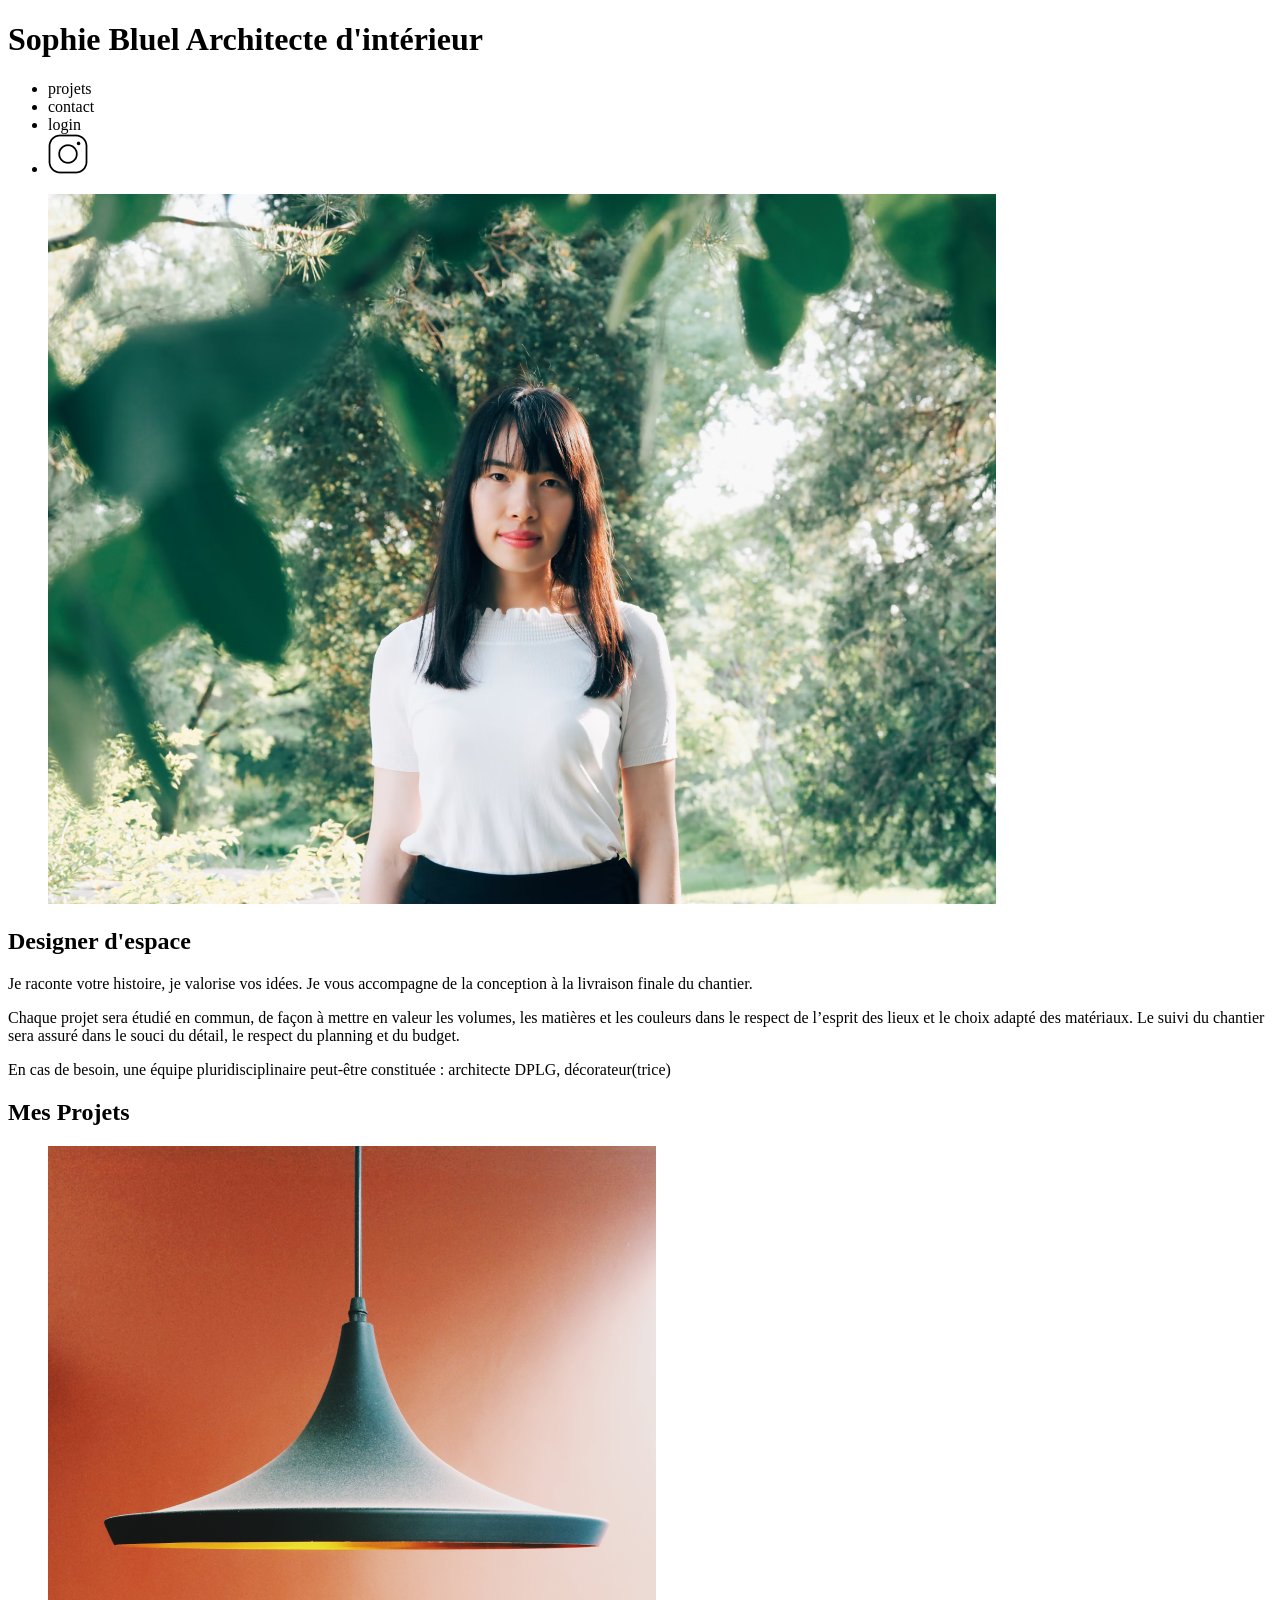
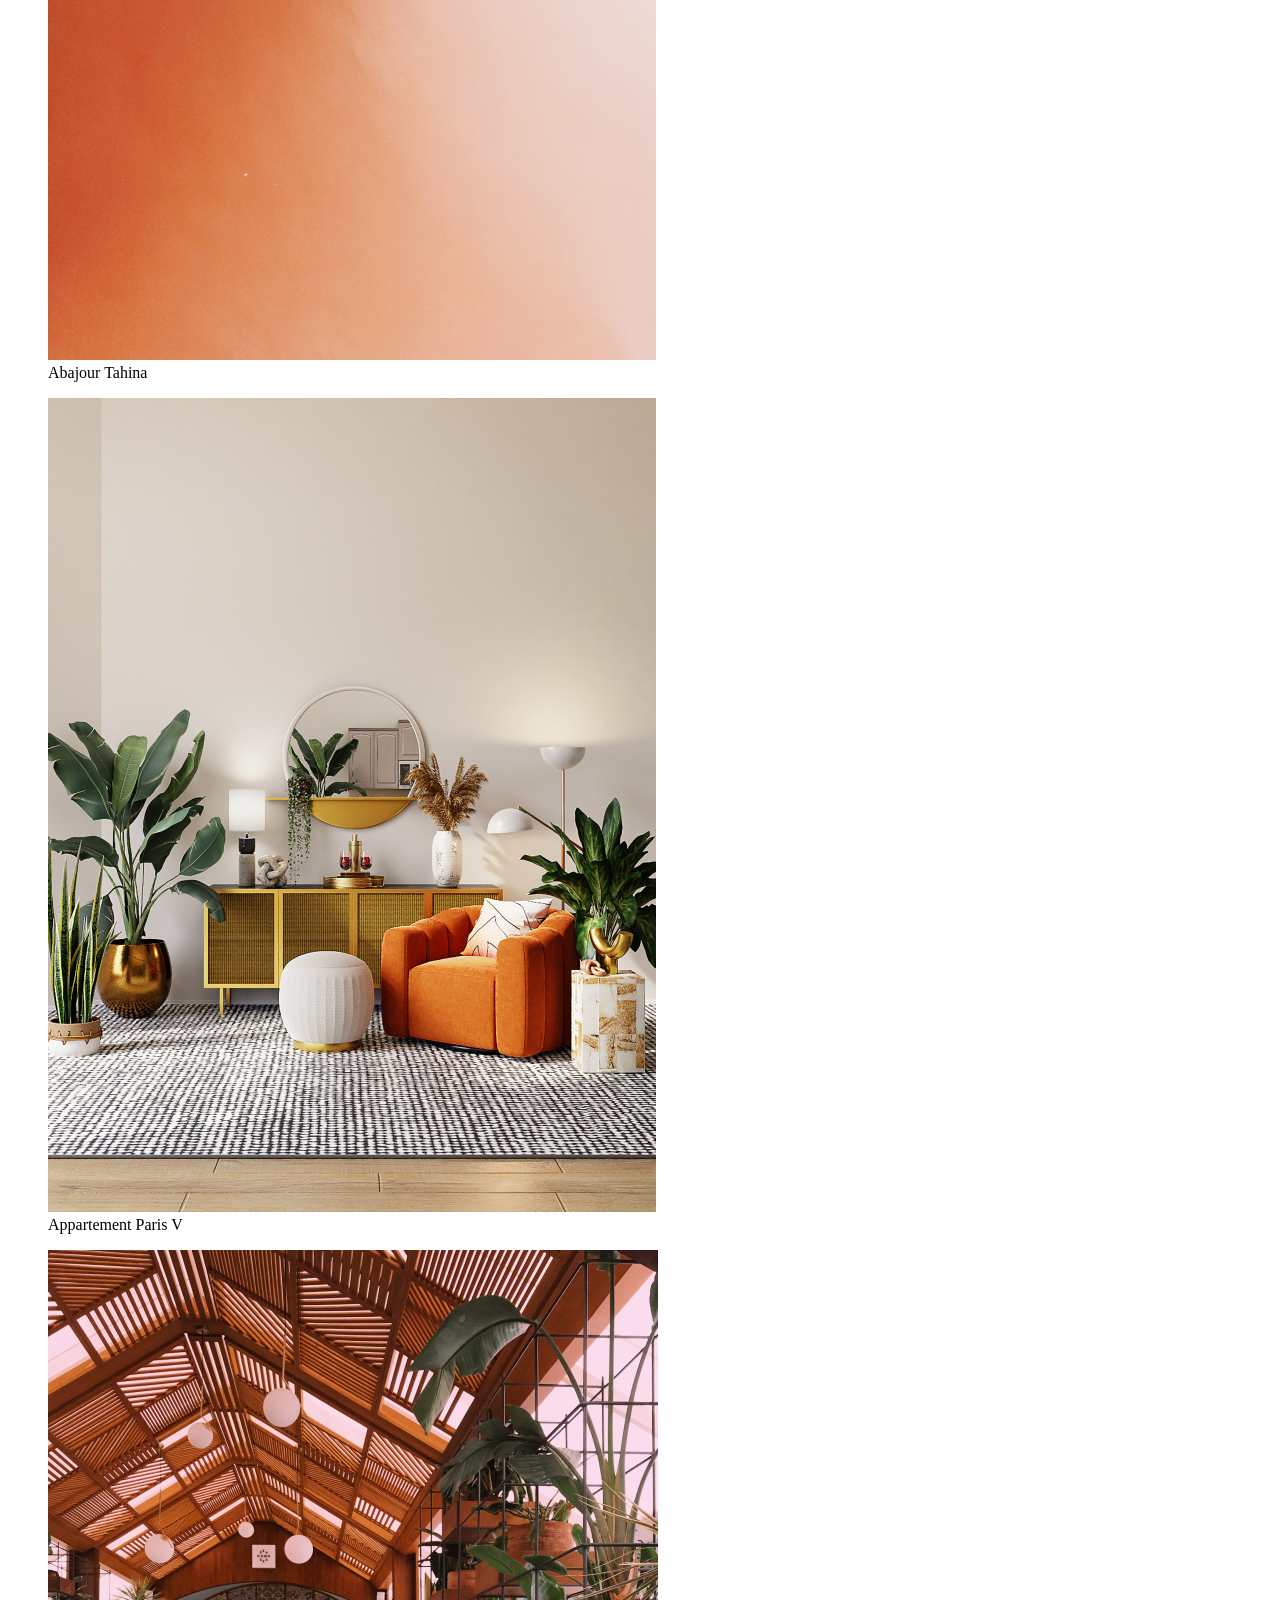
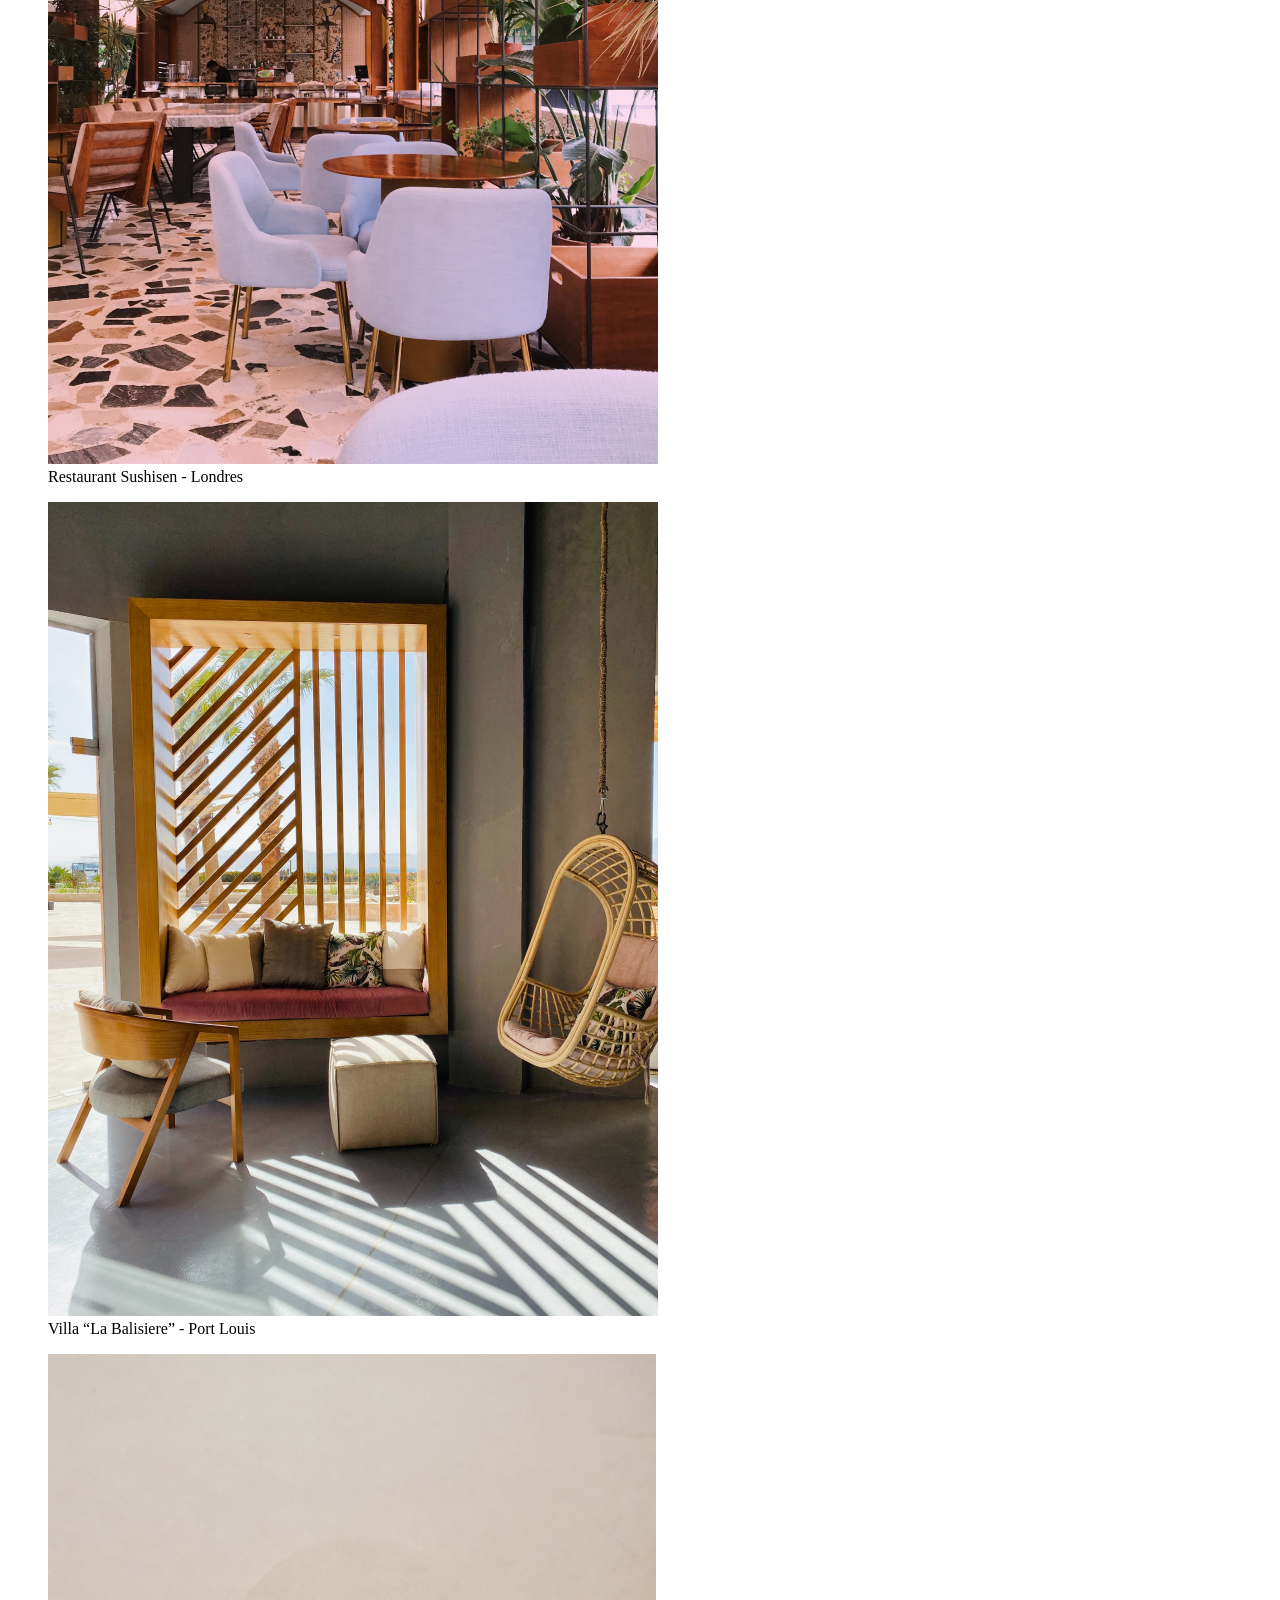
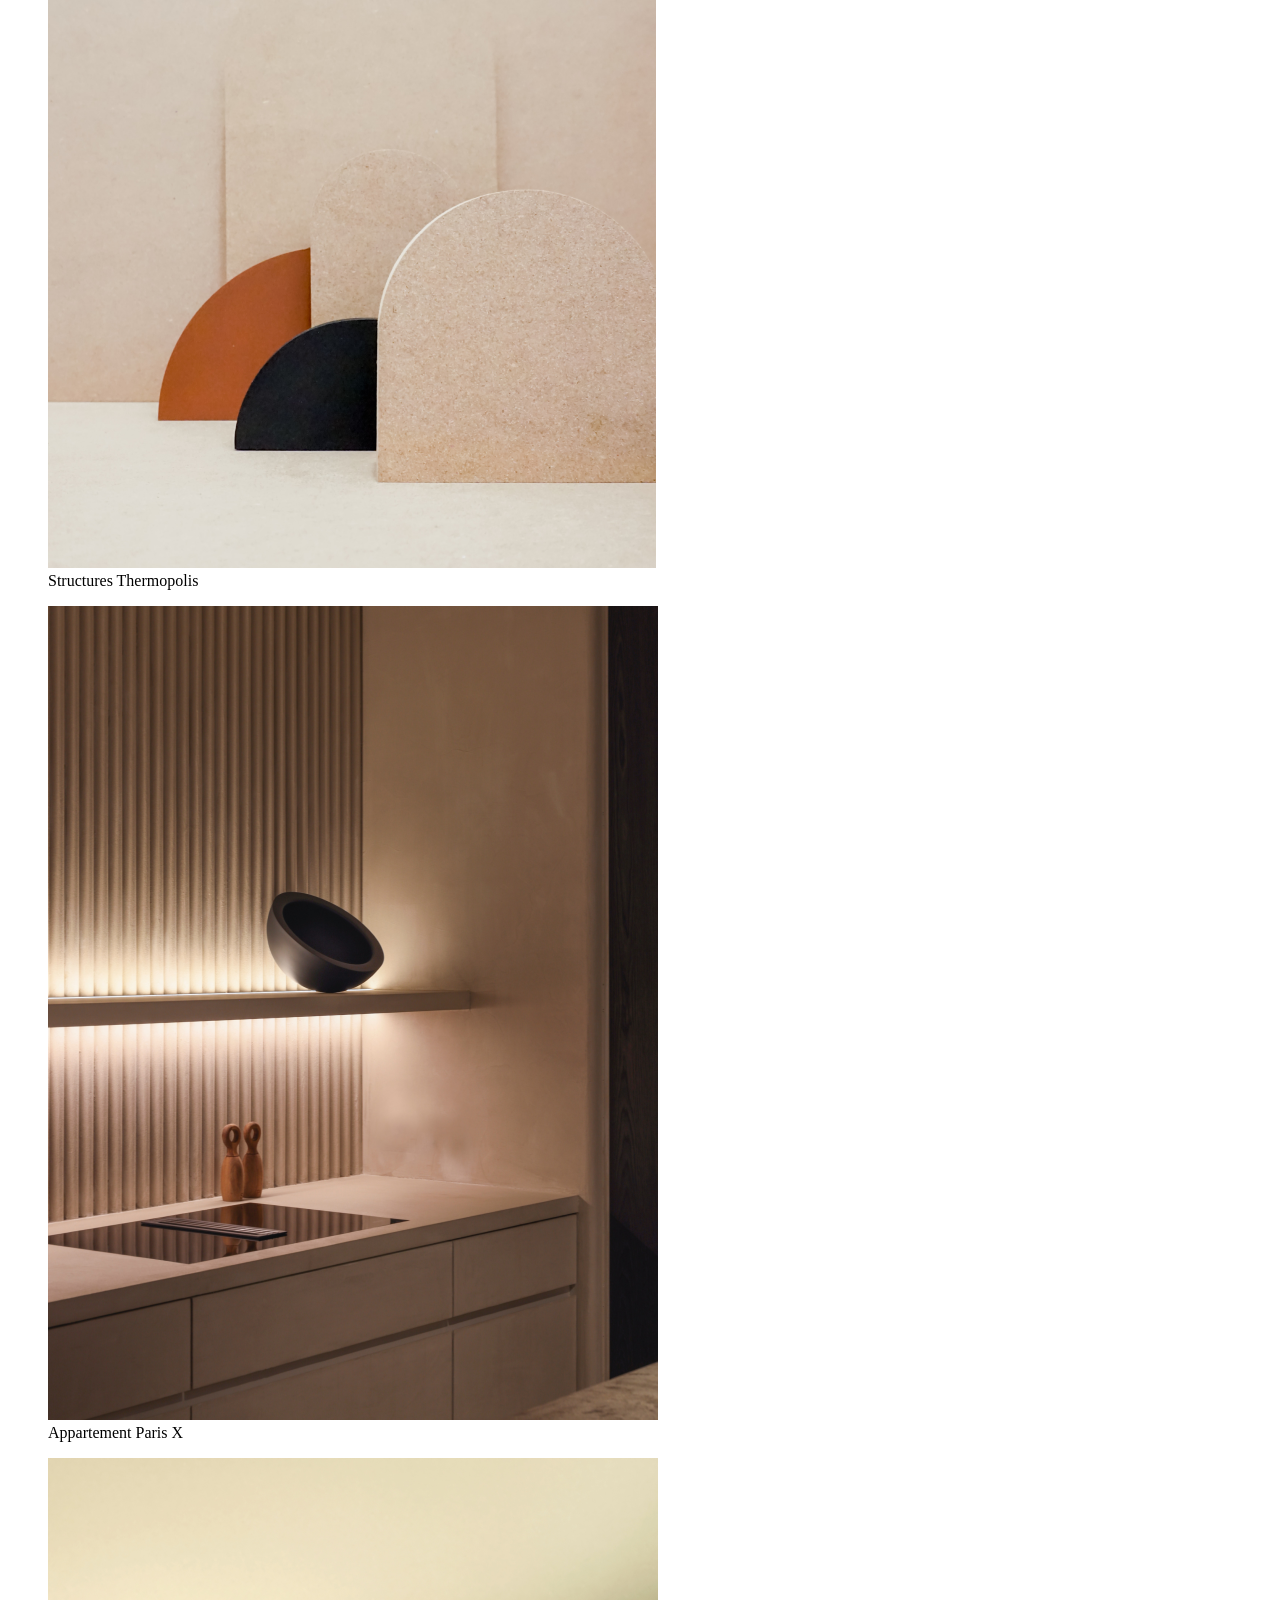
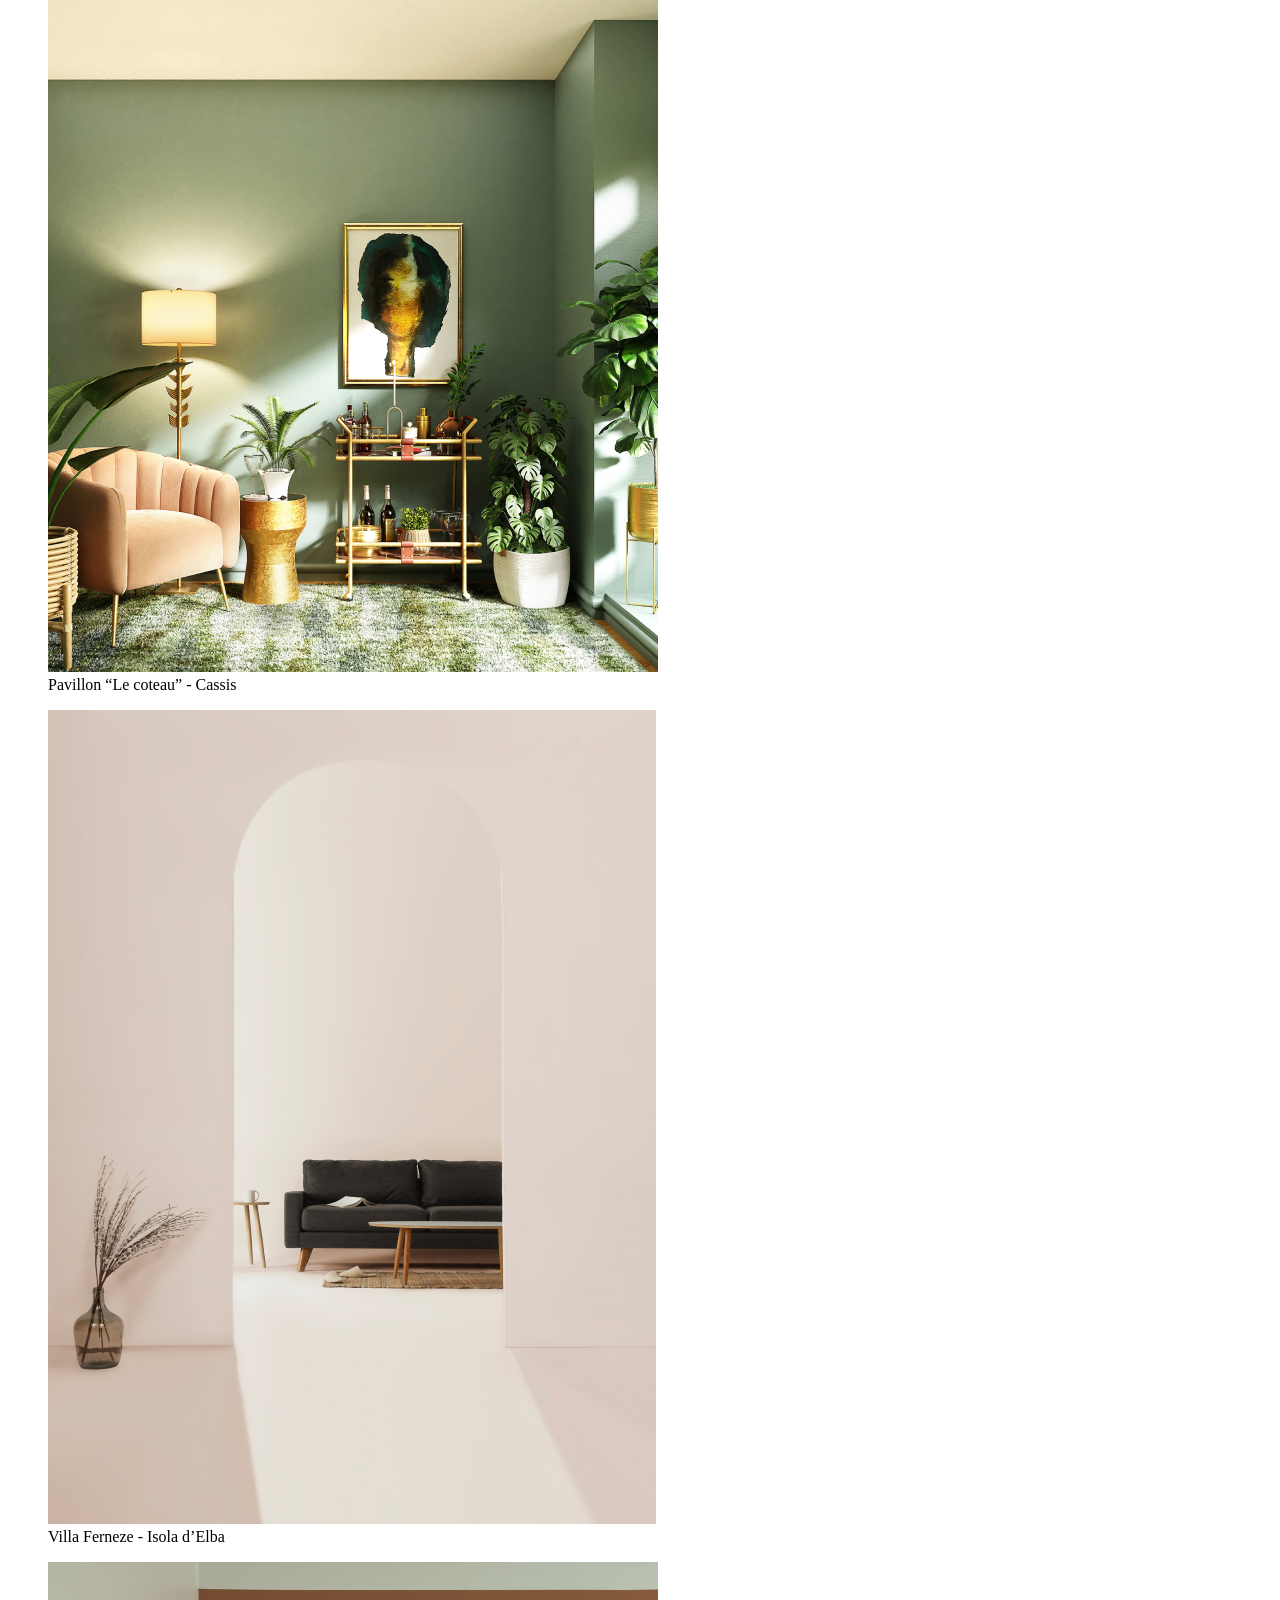
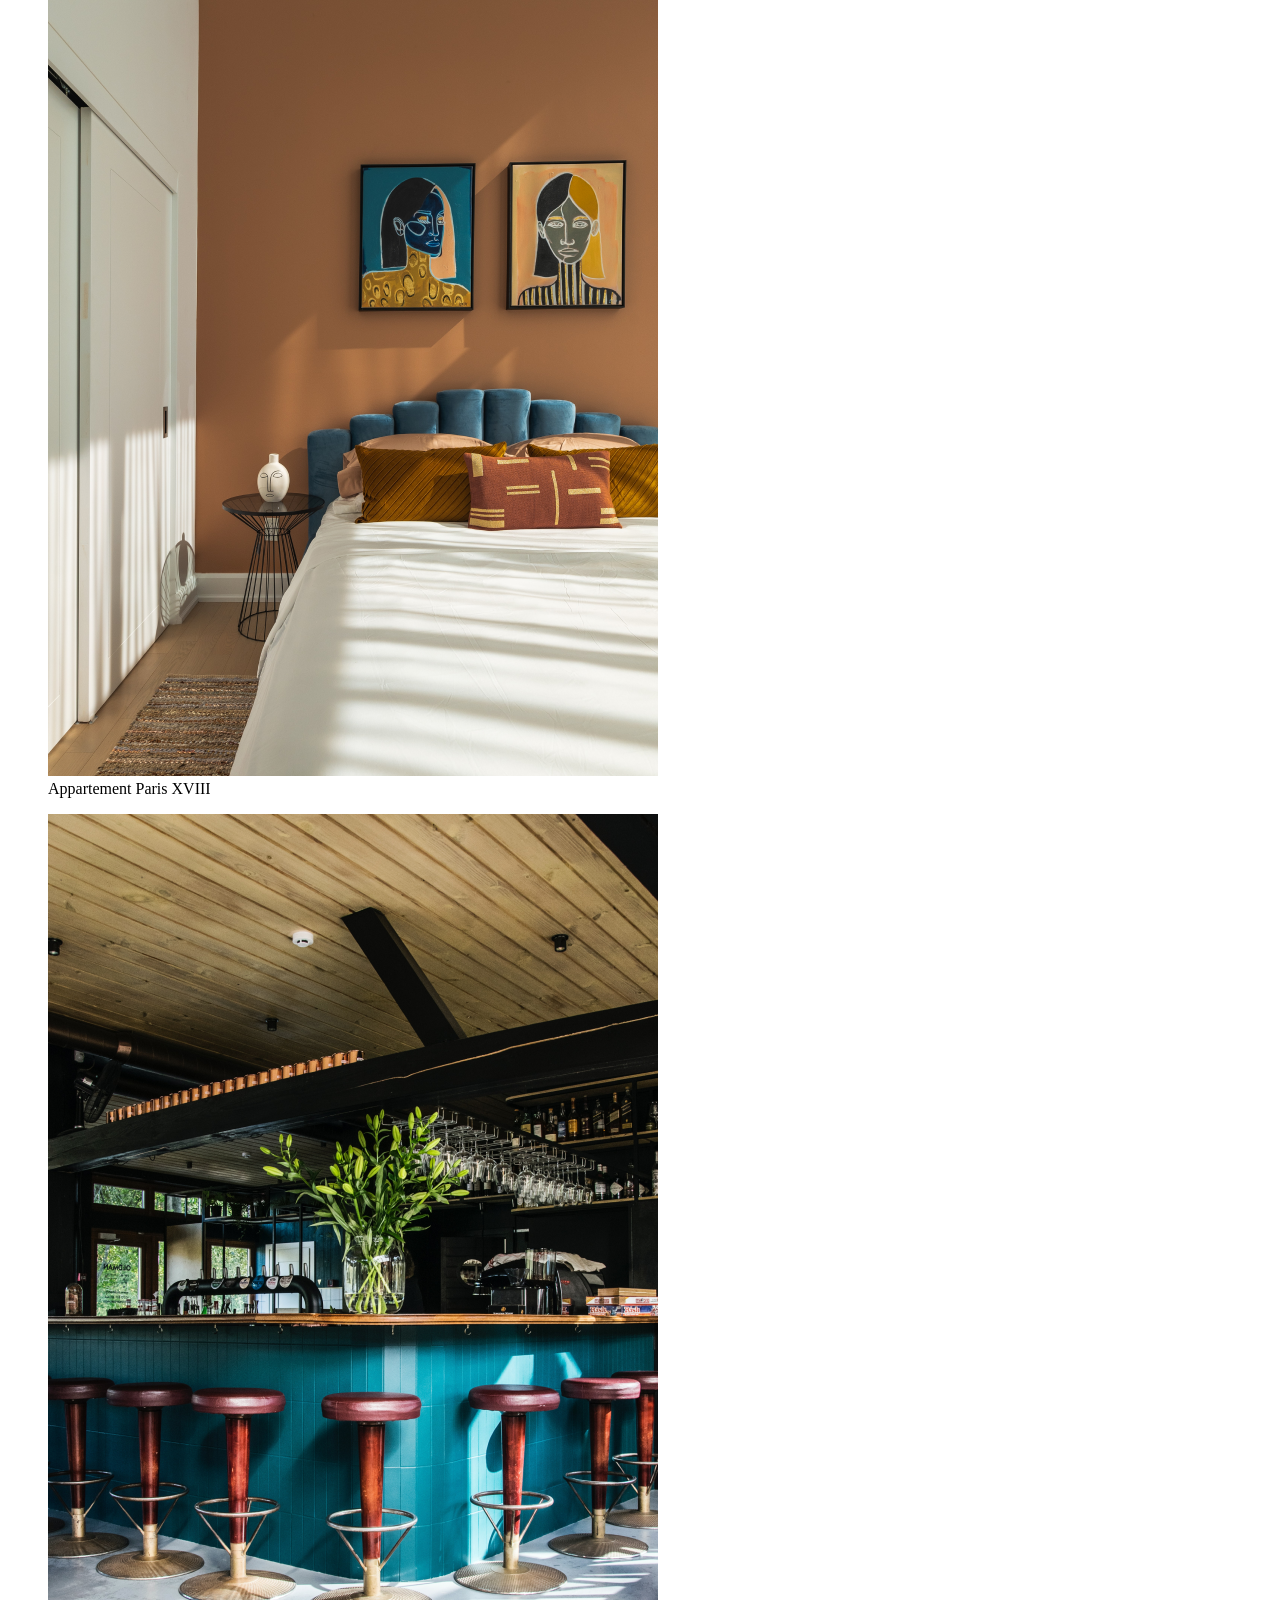
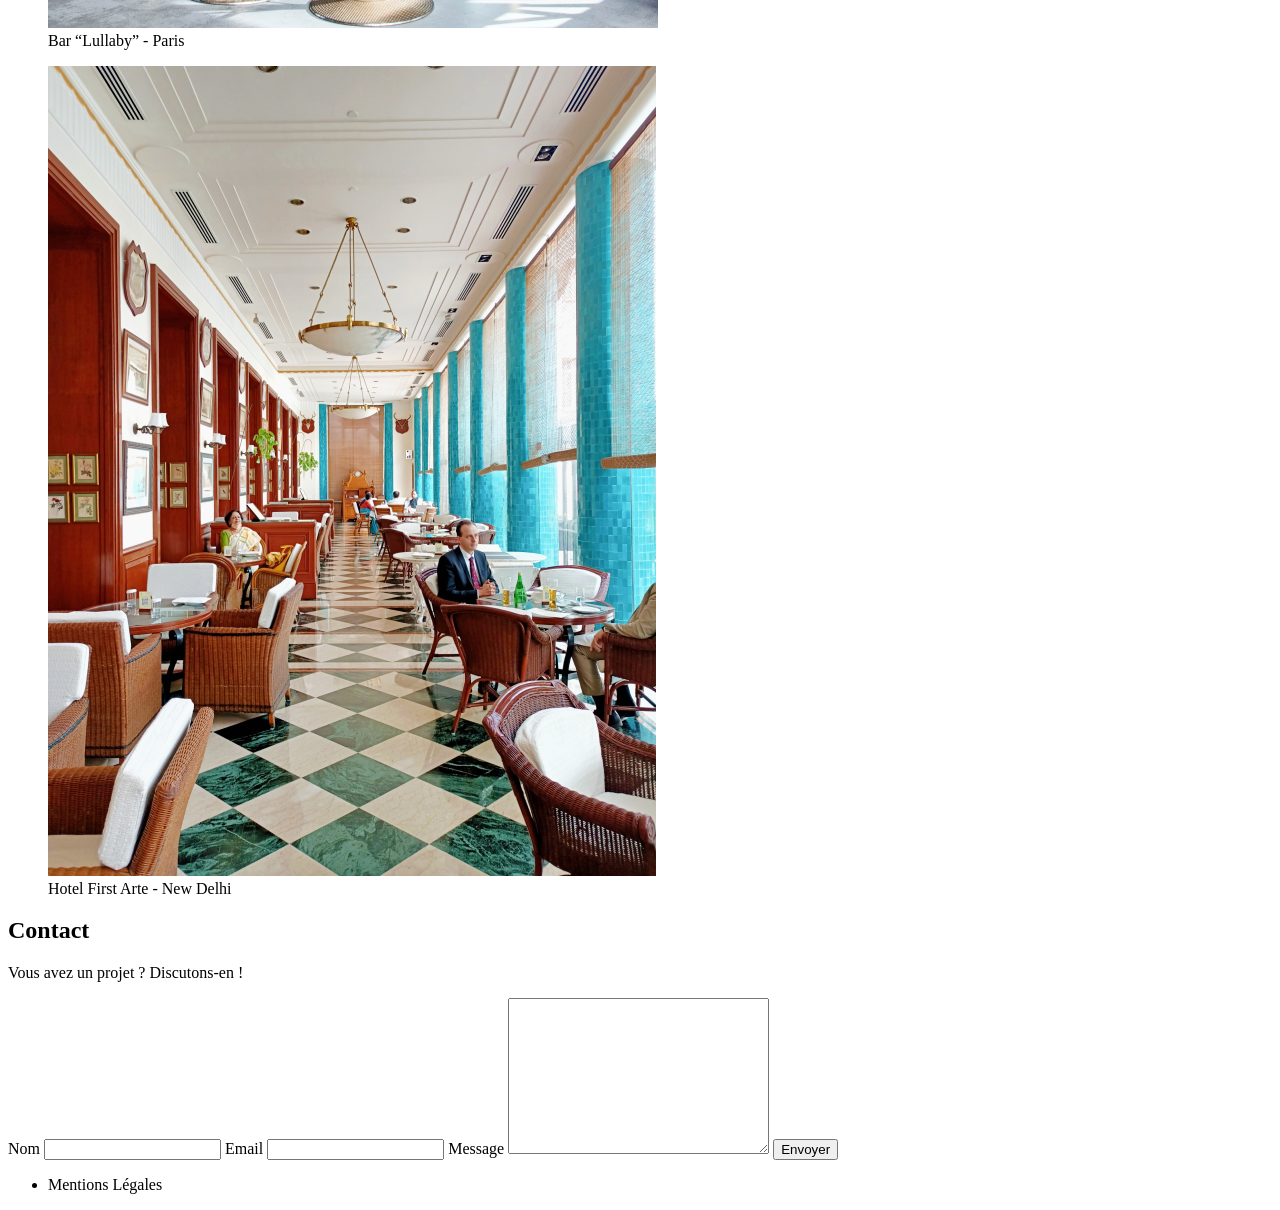
==== index.html @ e3bfec71 "init" ====
<!DOCTYPE html>
<html lang="fr">
<head>
	<meta charset="UTF-8">
	<title>Sophie Bluel - Architecte d'intérieur</title>
	<meta name="viewport" content="width=device-width, initial-scale=1.0">
	<link rel="preconnect" href="https://fonts.googleapis.com">
	<link rel="preconnect" href="https://fonts.gstatic.com" crossorigin>
	<link href="https://fonts.googleapis.com/css2?family=Syne:wght@700;800&family=Work+Sans&display=swap" rel="stylesheet">
	<meta name="description" content="">
	<link rel="stylesheet" href="./assets/style.css">
</head>
<body>
<header>
	<h1>Sophie Bluel <span>Architecte d'intérieur</span></h1>
	<nav>
		<ul>
			<li>projets</li>
			<li>contact</li>
			<li>login</li>
			<li><img src="./assets/icons/instagram.png" alt="Instagram"></li>
		</ul>
	</nav>
</header>
<main>
	<section id="introduction">
		<figure>
			<img src="./assets/images/sophie-bluel.png" alt="">
		</figure>
		<article>
			<h2>Designer d'espace</h2>
			<p>Je raconte votre histoire, je valorise vos idées. Je vous accompagne de la conception à la livraison finale du chantier.</p>
			<p>Chaque projet sera étudié en commun, de façon à mettre en valeur les volumes, les matières et les couleurs dans le respect de l’esprit des lieux et le choix adapté des matériaux. Le suivi du chantier sera assuré dans le souci du détail, le respect du planning et du budget.</p>
			<p>En cas de besoin, une équipe pluridisciplinaire peut-être constituée : architecte DPLG, décorateur(trice)</p>
		</article>
	</section>
	<section id="portfolio">
		<h2>Mes Projets</h2>
		<div class="gallery">
			<figure>
				<img src="assets/images/abajour-tahina.png" alt="Abajour Tahina">
				<figcaption>Abajour Tahina</figcaption>
			</figure>
			<figure>
				<img src="assets/images/appartement-paris-v.png" alt="Appartement Paris V">
				<figcaption>Appartement Paris V</figcaption>
			</figure>
			<figure>
				<img src="assets/images/restaurant-sushisen-londres.png" alt="Restaurant Sushisen - Londres">
				<figcaption>Restaurant Sushisen - Londres</figcaption>
			</figure>
			<figure>
				<img src="assets/images/la-balisiere.png" alt="Villa “La Balisiere” - Port Louis">
				<figcaption>Villa “La Balisiere” - Port Louis</figcaption>
			</figure>
			<figure>
				<img src="assets/images/structures-thermopolis.png" alt="Structures Thermopolis">
				<figcaption>Structures Thermopolis</figcaption>
			</figure>
			<figure>
				<img src="assets/images/appartement-paris-x.png" alt="Appartement Paris X">
				<figcaption>Appartement Paris X</figcaption>
			</figure>
			<figure>
				<img src="assets/images/le-coteau-cassis.png" alt="Pavillon “Le coteau” - Cassis">
				<figcaption>Pavillon “Le coteau” - Cassis</figcaption>
			</figure>
			<figure>
				<img src="assets/images/villa-ferneze.png" alt="Villa Ferneze - Isola d’Elba">
				<figcaption>Villa Ferneze - Isola d’Elba</figcaption>
			</figure>
			<figure>
				<img src="assets/images/appartement-paris-xviii.png" alt="Appartement Paris XVIII">
				<figcaption>Appartement Paris XVIII</figcaption>
			</figure>
			<figure>
				<img src="assets/images/bar-lullaby-paris.png" alt="Bar “Lullaby” - Paris">
				<figcaption>Bar “Lullaby” - Paris</figcaption>
			</figure>
			<figure>
				<img src="assets/images/hotel-first-arte-new-delhi.png" alt="Hotel First Arte - New Delhi">
				<figcaption>Hotel First Arte - New Delhi</figcaption>
			</figure>
		</div>
	</section>
	<section id="contact">
		<h2>Contact</h2>
		<p>Vous avez un projet ? Discutons-en !</p>
		<form action="#" method="post">
			<label for="name">Nom</label>
			<input type="text" name="name" id="name">
			<label for="email">Email</label>
			<input type="email" name="email" id="email">
			<label for="message">Message</label>
			<textarea name="message" id="message" cols="30" rows="10"></textarea>
			<input type="submit" value="Envoyer">
		</form>
	</section>
</main>

<footer>
	<nav>
		<ul>
			<li>Mentions Légales</li>
		</ul>
	</nav>
</footer>
</body>
</html>
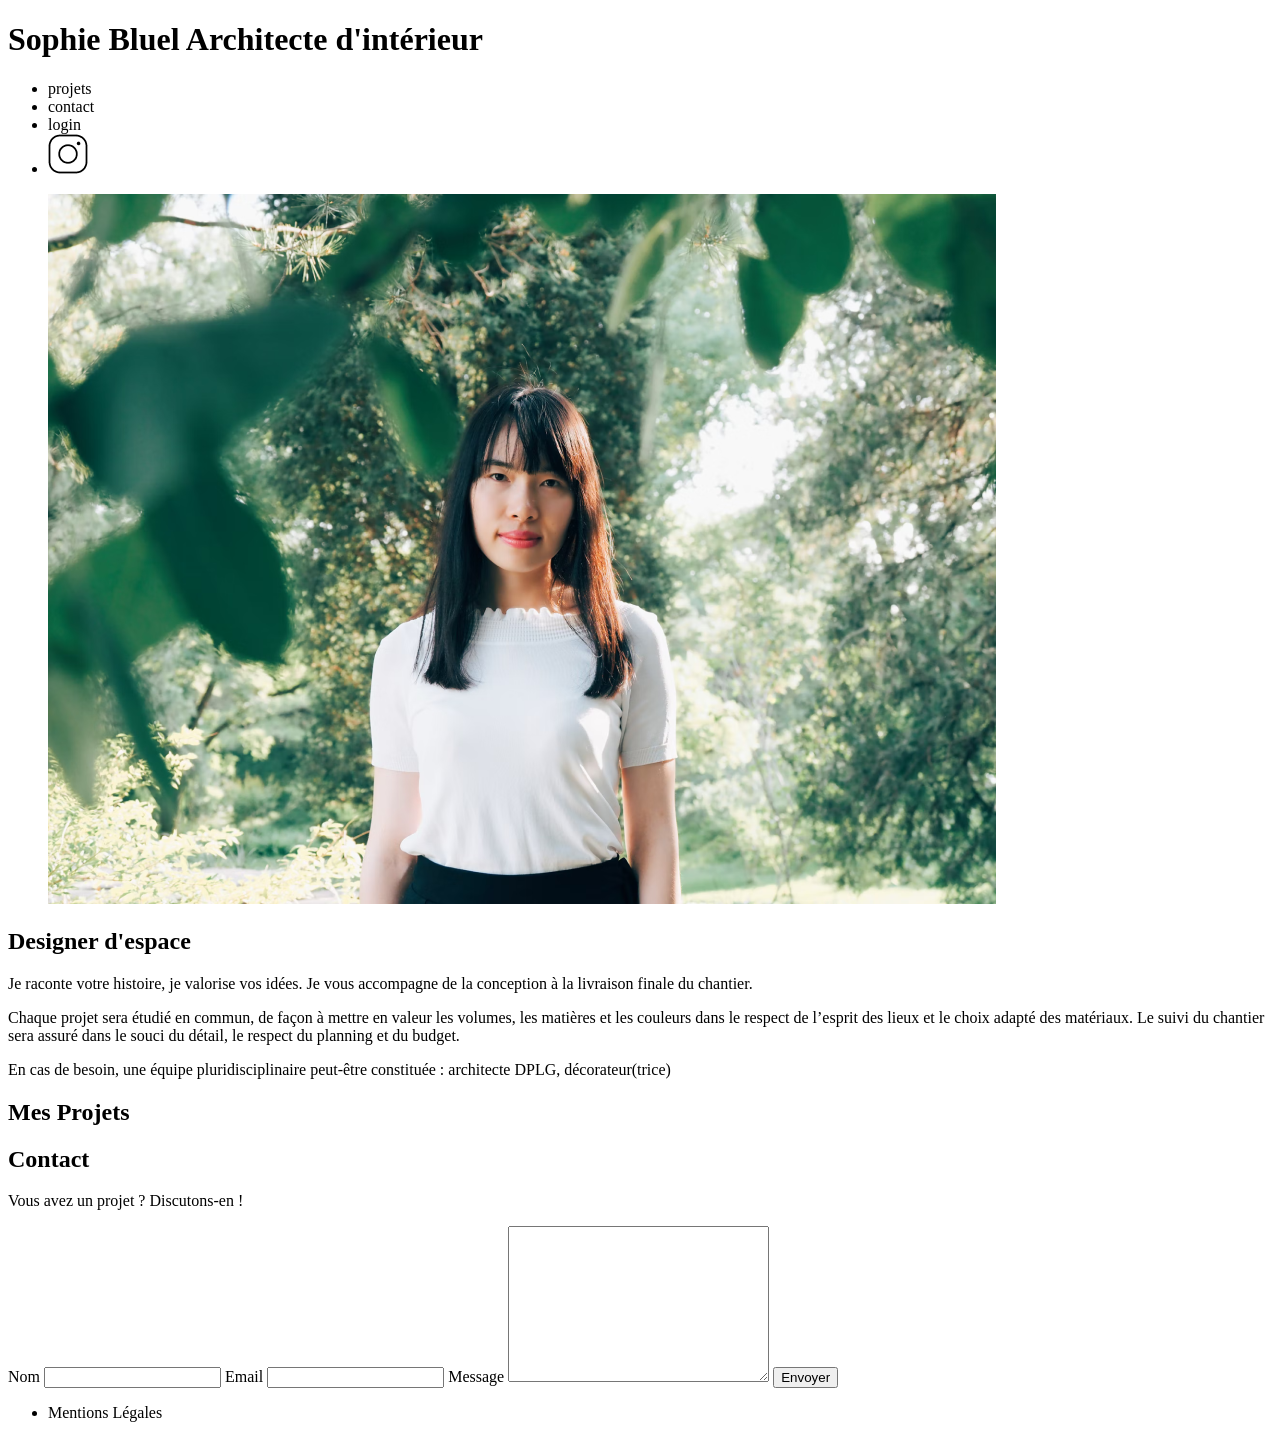
==== commit 6c042ad0: "add fichier script + affichage des projets dans la gallerie" ====
--- a/index.html
+++ b/index.html
@@ -1,109 +1,80 @@
-<!DOCTYPE html>
+<!doctype html>
 <html lang="fr">
-<head>
-	<meta charset="UTF-8">
-	<title>Sophie Bluel - Architecte d'intérieur</title>
-	<meta name="viewport" content="width=device-width, initial-scale=1.0">
-	<link rel="preconnect" href="https://fonts.googleapis.com">
-	<link rel="preconnect" href="https://fonts.gstatic.com" crossorigin>
-	<link href="https://fonts.googleapis.com/css2?family=Syne:wght@700;800&family=Work+Sans&display=swap" rel="stylesheet">
-	<meta name="description" content="">
-	<link rel="stylesheet" href="./assets/style.css">
-</head>
-<body>
-<header>
-	<h1>Sophie Bluel <span>Architecte d'intérieur</span></h1>
-	<nav>
-		<ul>
-			<li>projets</li>
-			<li>contact</li>
-			<li>login</li>
-			<li><img src="./assets/icons/instagram.png" alt="Instagram"></li>
-		</ul>
-	</nav>
-</header>
-<main>
-	<section id="introduction">
-		<figure>
-			<img src="./assets/images/sophie-bluel.png" alt="">
-		</figure>
-		<article>
-			<h2>Designer d'espace</h2>
-			<p>Je raconte votre histoire, je valorise vos idées. Je vous accompagne de la conception à la livraison finale du chantier.</p>
-			<p>Chaque projet sera étudié en commun, de façon à mettre en valeur les volumes, les matières et les couleurs dans le respect de l’esprit des lieux et le choix adapté des matériaux. Le suivi du chantier sera assuré dans le souci du détail, le respect du planning et du budget.</p>
-			<p>En cas de besoin, une équipe pluridisciplinaire peut-être constituée : architecte DPLG, décorateur(trice)</p>
-		</article>
-	</section>
-	<section id="portfolio">
-		<h2>Mes Projets</h2>
-		<div class="gallery">
-			<figure>
-				<img src="assets/images/abajour-tahina.png" alt="Abajour Tahina">
-				<figcaption>Abajour Tahina</figcaption>
-			</figure>
-			<figure>
-				<img src="assets/images/appartement-paris-v.png" alt="Appartement Paris V">
-				<figcaption>Appartement Paris V</figcaption>
-			</figure>
-			<figure>
-				<img src="assets/images/restaurant-sushisen-londres.png" alt="Restaurant Sushisen - Londres">
-				<figcaption>Restaurant Sushisen - Londres</figcaption>
-			</figure>
-			<figure>
-				<img src="assets/images/la-balisiere.png" alt="Villa “La Balisiere” - Port Louis">
-				<figcaption>Villa “La Balisiere” - Port Louis</figcaption>
-			</figure>
-			<figure>
-				<img src="assets/images/structures-thermopolis.png" alt="Structures Thermopolis">
-				<figcaption>Structures Thermopolis</figcaption>
-			</figure>
-			<figure>
-				<img src="assets/images/appartement-paris-x.png" alt="Appartement Paris X">
-				<figcaption>Appartement Paris X</figcaption>
-			</figure>
-			<figure>
-				<img src="assets/images/le-coteau-cassis.png" alt="Pavillon “Le coteau” - Cassis">
-				<figcaption>Pavillon “Le coteau” - Cassis</figcaption>
-			</figure>
-			<figure>
-				<img src="assets/images/villa-ferneze.png" alt="Villa Ferneze - Isola d’Elba">
-				<figcaption>Villa Ferneze - Isola d’Elba</figcaption>
-			</figure>
-			<figure>
-				<img src="assets/images/appartement-paris-xviii.png" alt="Appartement Paris XVIII">
-				<figcaption>Appartement Paris XVIII</figcaption>
-			</figure>
-			<figure>
-				<img src="assets/images/bar-lullaby-paris.png" alt="Bar “Lullaby” - Paris">
-				<figcaption>Bar “Lullaby” - Paris</figcaption>
-			</figure>
-			<figure>
-				<img src="assets/images/hotel-first-arte-new-delhi.png" alt="Hotel First Arte - New Delhi">
-				<figcaption>Hotel First Arte - New Delhi</figcaption>
-			</figure>
-		</div>
-	</section>
-	<section id="contact">
-		<h2>Contact</h2>
-		<p>Vous avez un projet ? Discutons-en !</p>
-		<form action="#" method="post">
-			<label for="name">Nom</label>
-			<input type="text" name="name" id="name">
-			<label for="email">Email</label>
-			<input type="email" name="email" id="email">
-			<label for="message">Message</label>
-			<textarea name="message" id="message" cols="30" rows="10"></textarea>
-			<input type="submit" value="Envoyer">
-		</form>
-	</section>
-</main>
+  <head>
+    <meta charset="UTF-8" />
+    <title>Sophie Bluel - Architecte d'intérieur</title>
+    <meta name="viewport" content="width=device-width, initial-scale=1.0" />
+    <link rel="preconnect" href="https://fonts.googleapis.com" />
+    <link rel="preconnect" href="https://fonts.gstatic.com" crossorigin />
+    <link
+      href="https://fonts.googleapis.com/css2?family=Syne:wght@700;800&family=Work+Sans&display=swap"
+      rel="stylesheet"
+    />
+    <meta name="description" content="" />
+    <link rel="stylesheet" href="./assets/style.css" />
+    <script type="module" src="./assets/script.js" defer></script>
+  </head>
+  <body>
+    <header>
+      <h1>Sophie Bluel <span>Architecte d'intérieur</span></h1>
+      <nav>
+        <ul>
+          <li>projets</li>
+          <li>contact</li>
+          <li>login</li>
+          <li><img src="./assets/icons/instagram.png" alt="Instagram" /></li>
+        </ul>
+      </nav>
+    </header>
+    <main>
+      <section id="introduction">
+        <figure>
+          <img src="./assets/images/sophie-bluel.png" alt="" />
+        </figure>
+        <article>
+          <h2>Designer d'espace</h2>
+          <p>
+            Je raconte votre histoire, je valorise vos idées. Je vous accompagne
+            de la conception à la livraison finale du chantier.
+          </p>
+          <p>
+            Chaque projet sera étudié en commun, de façon à mettre en valeur les
+            volumes, les matières et les couleurs dans le respect de l’esprit
+            des lieux et le choix adapté des matériaux. Le suivi du chantier
+            sera assuré dans le souci du détail, le respect du planning et du
+            budget.
+          </p>
+          <p>
+            En cas de besoin, une équipe pluridisciplinaire peut-être constituée
+            : architecte DPLG, décorateur(trice)
+          </p>
+        </article>
+      </section>
+      <section id="portfolio">
+        <h2>Mes Projets</h2>
+        <div class="gallery"></div>
+      </section>
+      <section id="contact">
+        <h2>Contact</h2>
+        <p>Vous avez un projet ? Discutons-en !</p>
+        <form action="#" method="post">
+          <label for="name">Nom</label>
+          <input type="text" name="name" id="name" />
+          <label for="email">Email</label>
+          <input type="email" name="email" id="email" />
+          <label for="message">Message</label>
+          <textarea name="message" id="message" cols="30" rows="10"></textarea>
+          <input type="submit" value="Envoyer" />
+        </form>
+      </section>
+    </main>
 
-<footer>
-	<nav>
-		<ul>
-			<li>Mentions Légales</li>
-		</ul>
-	</nav>
-</footer>
-</body>
+    <footer>
+      <nav>
+        <ul>
+          <li>Mentions Légales</li>
+        </ul>
+      </nav>
+    </footer>
+  </body>
 </html>
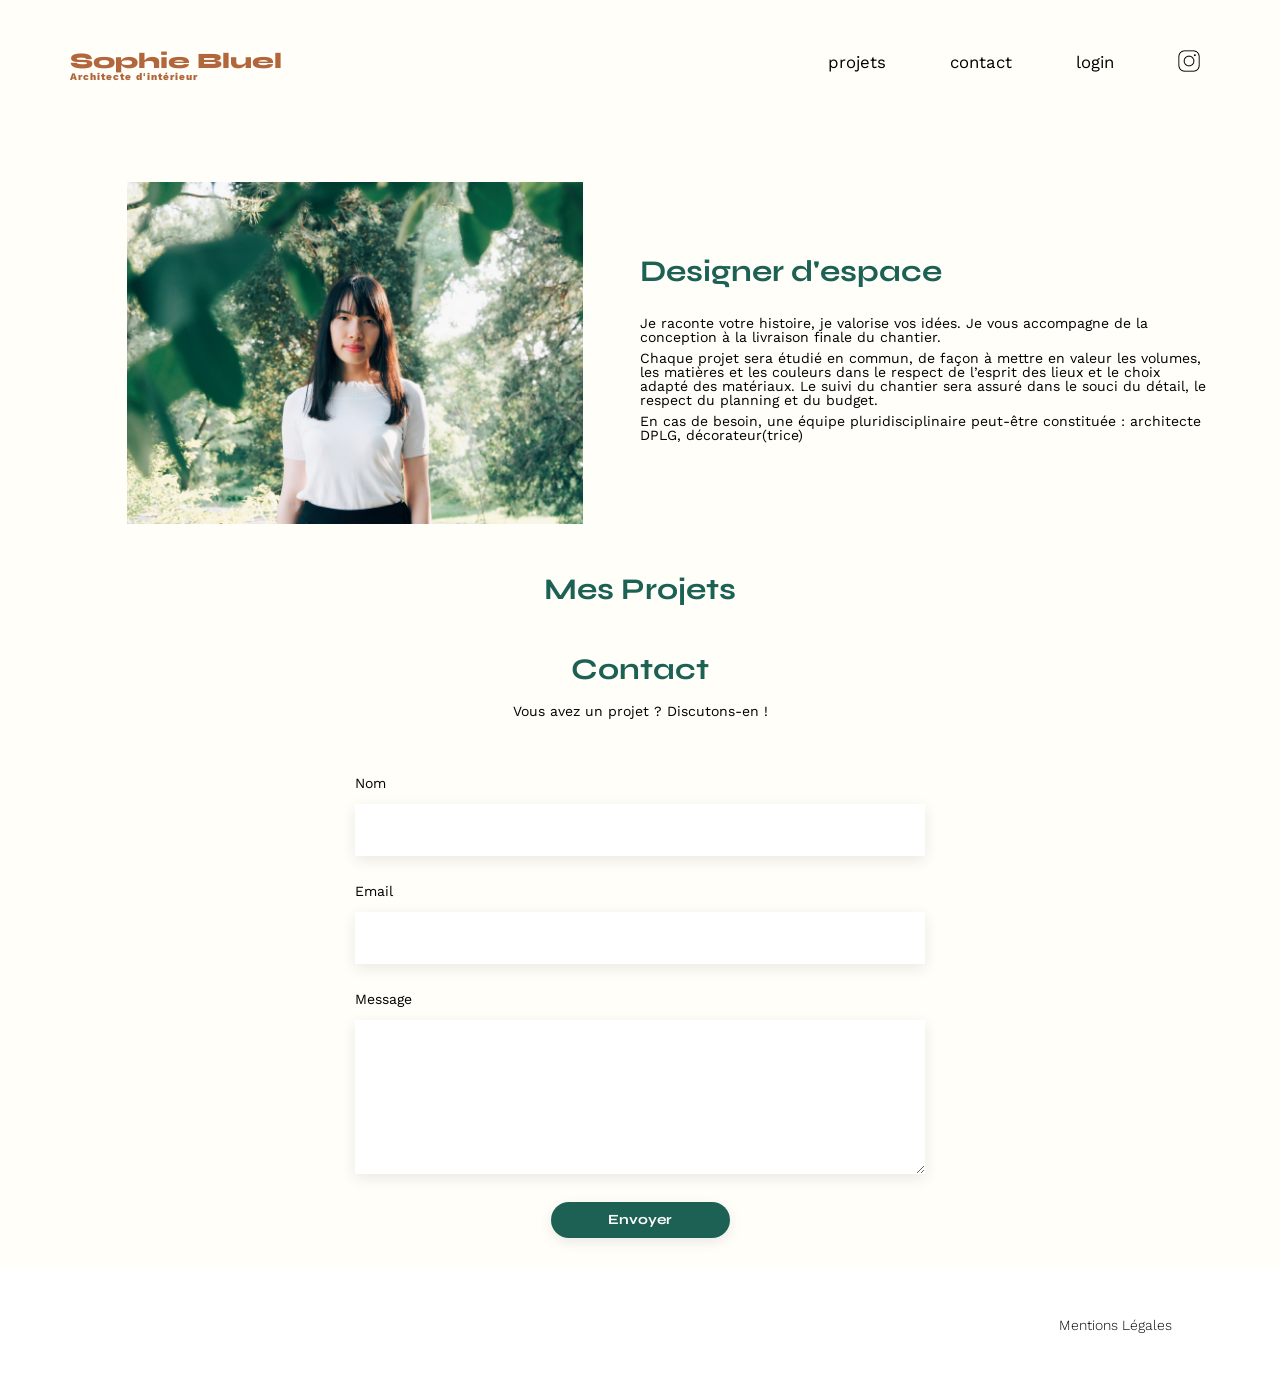
==== commit 89be0ef4: "integration login" ====
--- a/index.html
+++ b/index.html
@@ -16,12 +16,16 @@
   </head>
   <body>
     <header>
-      <h1>Sophie Bluel <span>Architecte d'intérieur</span></h1>
+      <h1>
+        <a href="index.html"
+          >Sophie Bluel <span>Architecte d'intérieur</span></a
+        >
+      </h1>
       <nav>
         <ul>
           <li>projets</li>
           <li>contact</li>
-          <li>login</li>
+          <li><a href="login.html">login</a></li>
           <li><img src="./assets/icons/instagram.png" alt="Instagram" /></li>
         </ul>
       </nav>
--- a/assets/style.css
+++ b/assets/style.css
@@ -0,0 +1,260 @@
+/* http://meyerweb.com/eric/tools/css/reset/
+   v2.0 | 20110126
+   License: none (public domain)
+*/
+
+html, body, div, span, applet, object, iframe,
+h1, h2, h3, h4, h5, h6, p, blockquote, pre,
+a, abbr, acronym, address, big, cite, code,
+del, dfn, em, img, ins, kbd, q, s, samp,
+small, strike, strong, sub, sup, tt, var,
+b, u, i, center,
+dl, dt, dd, ol, ul, li,
+fieldset, form, label, legend,
+table, caption, tbody, tfoot, thead, tr, th, td,
+article, aside, canvas, details, embed,
+figure, figcaption, footer, header, hgroup,
+menu, nav, output, ruby, section, summary,
+time, mark, audio, video {
+	margin: 0;
+	padding: 0;
+	border: 0;
+	font-size: 100%;
+	font: inherit;
+	vertical-align: baseline;
+}
+/* HTML5 display-role reset for older browsers */
+article, aside, details, figcaption, figure,
+footer, header, hgroup, menu, nav, section {
+	display: block;
+}
+body {
+	line-height: 1;
+	background-color: #FFFEF8;
+}
+ol, ul {
+	list-style: none;
+}
+blockquote, q {
+	quotes: none;
+}
+blockquote:before, blockquote:after,
+q:before, q:after {
+	content: '';
+	content: none;
+}
+table {
+	border-collapse: collapse;
+	border-spacing: 0;
+}
+/** end reset css**/
+body {
+	font-family: 'Work Sans' ;
+	font-size: 14px;
+}
+
+header, main, footer nav{
+	max-width: 1140px;
+	margin:auto;
+}
+header {
+	display: flex;
+	justify-content: space-between;
+	padding: 50px 0;
+}
+header nav img{
+	width: 22px;
+	height: 22px;
+}
+section {
+	margin: 50px 0
+}
+
+h1 a{
+	display: flex;
+	flex-direction: column;
+	font-family: 'Syne';
+	font-size: 22px;
+	font-weight: 800;
+	color: #B1663C;
+	text-decoration: none;
+}
+
+h1 span {
+	font-family: 'Work Sans';
+	font-size:10px;
+	letter-spacing: 0.1em;
+}
+
+h2{
+	font-family: 'Syne';
+	font-weight: 700;
+	font-size: 30px;
+	color: #1D6154
+}
+nav ul {
+	display: flex;
+	align-items: center;
+	list-style-type: none;
+	column-gap: 44px;
+
+}
+nav li {
+	padding: 0 10px;
+	font-size: 1.2em;
+}
+nav a{
+	text-decoration: none;
+	color: #000;
+	&:hover{
+		color: #B1663C;
+		font-weight: 600;
+	}
+	&.active{
+		font-weight: 600;
+	}
+}
+li:hover {
+	color: #B1663C;
+}
+
+#introduction {
+	display: flex;
+	align-items: center;
+}
+#introduction figure {
+	flex: 1
+}
+#introduction img {
+	display: block;
+	margin: auto;
+	width: 80%;
+}
+
+#introduction article {
+	flex: 1
+}
+#introduction h2 {
+	margin-bottom: 1em;
+}
+
+#introduction p {
+	margin-bottom: 0.5em;
+}
+#portfolio h2 {
+	text-align: center;
+}
+
+#portfolio nav{
+	display: flex;
+	justify-content: center;
+	margin: 50px auto;
+	column-gap: 10px;
+	
+	button{
+		font-family: 'Syne';
+		background: #fff;
+		border: 1px solid #1D6154;
+		border-radius: 60px;
+		color: #1D6154;
+		font-size: 1.2em;
+		padding: 9px 15px;
+		&:hover, &.select{
+			cursor: pointer;
+			background-color: #1D6154;
+			color: #fff;
+		}
+	}
+}
+.gallery {
+	width: 100%;
+	display: grid;
+	grid-template-columns: 1fr 1fr 1fr;
+	grid-column-gap: 20px;
+	grid-row-gap: 20px;
+}
+
+.gallery img {
+	width: 100%;
+
+}
+#contact {
+	width: 50%;
+	margin: auto;
+}
+#login{
+	width: 379px;
+	margin: 150px auto 255px;
+}
+#contact > *,
+#login > *{
+	text-align: center;
+
+}
+#contact h2,
+#login h2{
+	margin-bottom: 20px;
+}
+#contact form,
+#login form {
+	text-align: left;
+	margin-top:30px;
+	display: flex;
+	flex-direction: column;
+}
+
+input {
+	height: 50px;
+	font-size: 1.2em;
+	border: none;
+	box-shadow: 0px 4px 14px rgba(0, 0, 0, 0.09);
+}
+#contact label,
+#login label {
+	margin: 2em 0 1em 0;
+}
+#contact textarea {
+	border: none;
+	box-shadow: 0px 4px 14px rgba(0, 0, 0, 0.09);
+}
+#login a{
+	display: block;
+	color: #3D3D3D;
+}
+input{
+	background-color: #fff;
+}
+
+input[type="submit"]{
+	font-family: 'Syne';
+	font-weight: 700;
+	font-size: 14px;
+	color: white;
+	background-color: #1D6154;
+	margin: 2em auto;
+	width: 179px;
+	height: 36px;
+	text-align: center;
+	border-radius: 60px;
+	&:hover{
+		cursor: pointer;
+	}
+}
+footer{
+	background: #fff;
+}
+footer nav{
+	padding: 24px 0 20px 0;
+}
+footer nav ul {
+	display: flex;
+	justify-content: flex-end;
+	margin: 2em;
+	
+	li{
+		font-weight: 300;
+		font-size: 14px;
+	}
+}
+
+
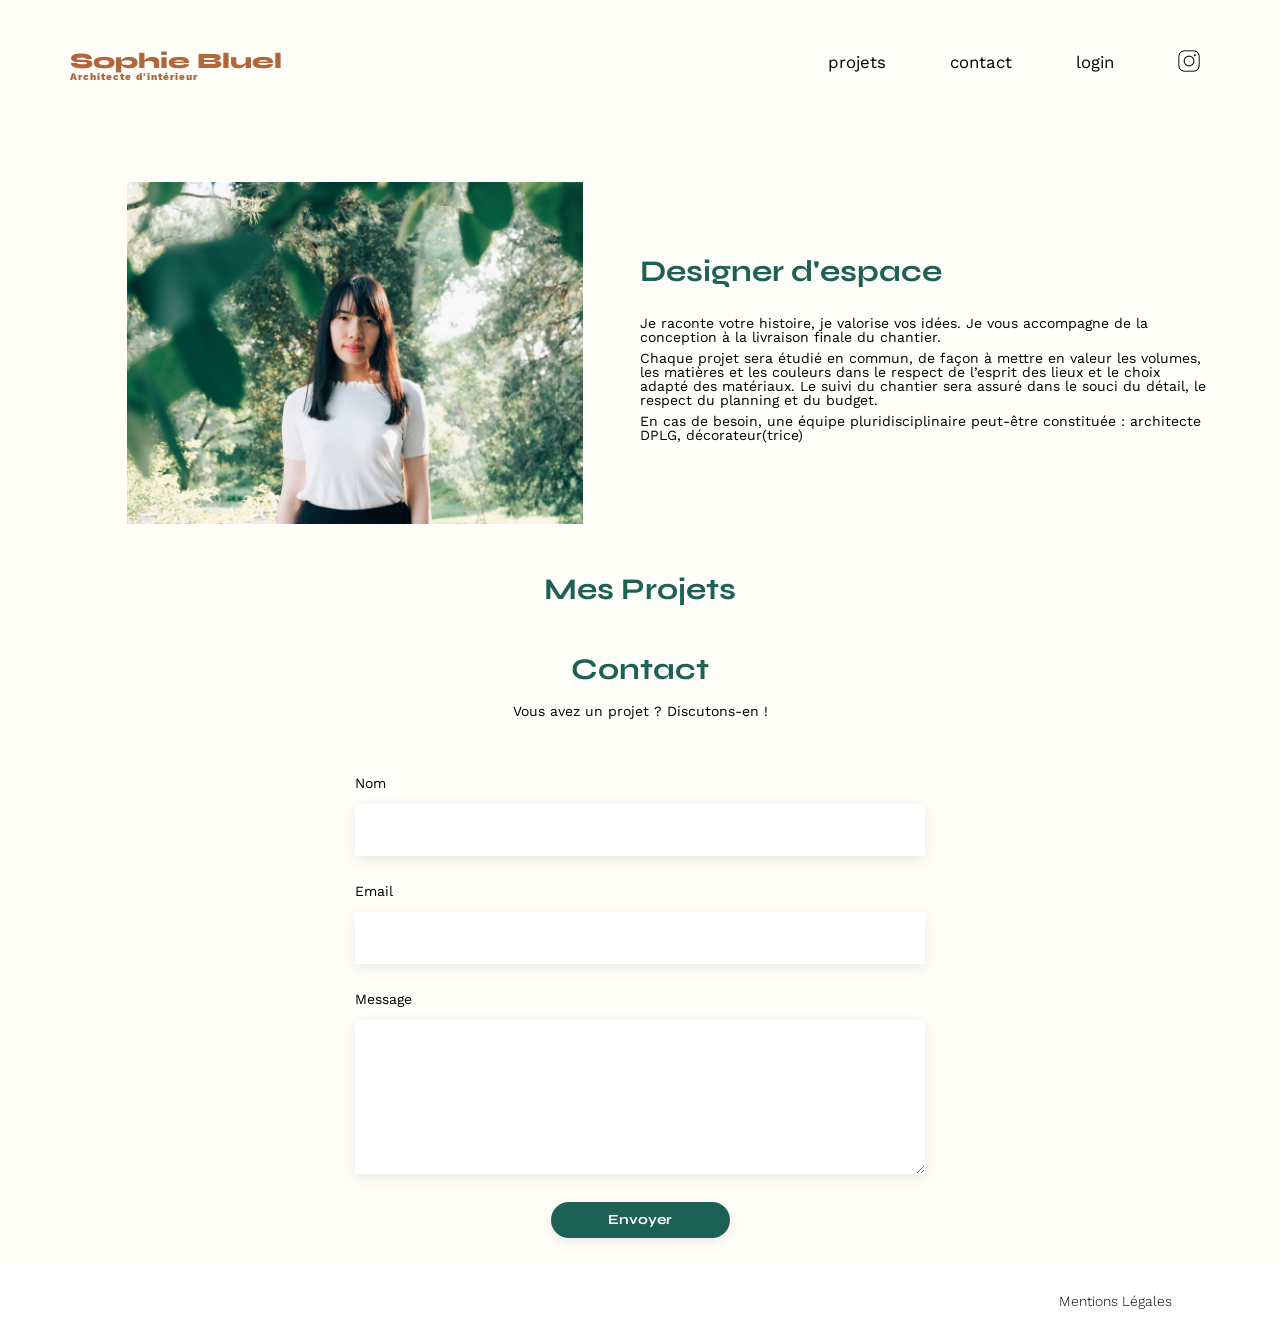
==== commit 94f13c7b: "reorganisation code et login redirect si ok" ====
--- a/index.html
+++ b/index.html
@@ -12,7 +12,7 @@
     />
     <meta name="description" content="" />
     <link rel="stylesheet" href="./assets/style.css" />
-    <script type="module" src="./assets/script.js" defer></script>
+    <script type="module" src="./assets/script/script.js" defer></script>
   </head>
   <body>
     <header>
--- a/assets/style.css
+++ b/assets/style.css
@@ -51,6 +51,9 @@
 body {
 	font-family: 'Work Sans' ;
 	font-size: 14px;
+	display: flex;
+	flex-direction: column;
+	min-height: 100vh;
 }
 
 header, main, footer nav{
@@ -59,12 +62,16 @@
 }
 header {
 	display: flex;
+	width: 100%;
 	justify-content: space-between;
 	padding: 50px 0;
 }
 header nav img{
 	width: 22px;
 	height: 22px;
+}
+main{
+	flex: 1;
 }
 section {
 	margin: 50px 0
@@ -203,28 +210,33 @@
 	flex-direction: column;
 }
 
+#contact label,
+#login label {
+	margin: 2em 0 1em 0;
+}
+#contact textarea {
+	border: none;
+	box-shadow: 0px 4px 14px rgba(0, 0, 0, 0.09);
+}
+#login a{
+	display: block;
+	color: #3D3D3D;
+}
+
+.message-erreur{
+	border: 2px solid red;
+	color: red;
+	padding: 15px;
+	margin-bottom: 10px;
+}
+
 input {
 	height: 50px;
 	font-size: 1.2em;
 	border: none;
 	box-shadow: 0px 4px 14px rgba(0, 0, 0, 0.09);
-}
-#contact label,
-#login label {
-	margin: 2em 0 1em 0;
-}
-#contact textarea {
-	border: none;
-	box-shadow: 0px 4px 14px rgba(0, 0, 0, 0.09);
-}
-#login a{
-	display: block;
-	color: #3D3D3D;
-}
-input{
 	background-color: #fff;
 }
-
 input[type="submit"]{
 	font-family: 'Syne';
 	font-weight: 700;
@@ -243,13 +255,10 @@
 footer{
 	background: #fff;
 }
-footer nav{
-	padding: 24px 0 20px 0;
-}
 footer nav ul {
 	display: flex;
 	justify-content: flex-end;
-	margin: 2em;
+	padding: 2em;
 	
 	li{
 		font-weight: 300;
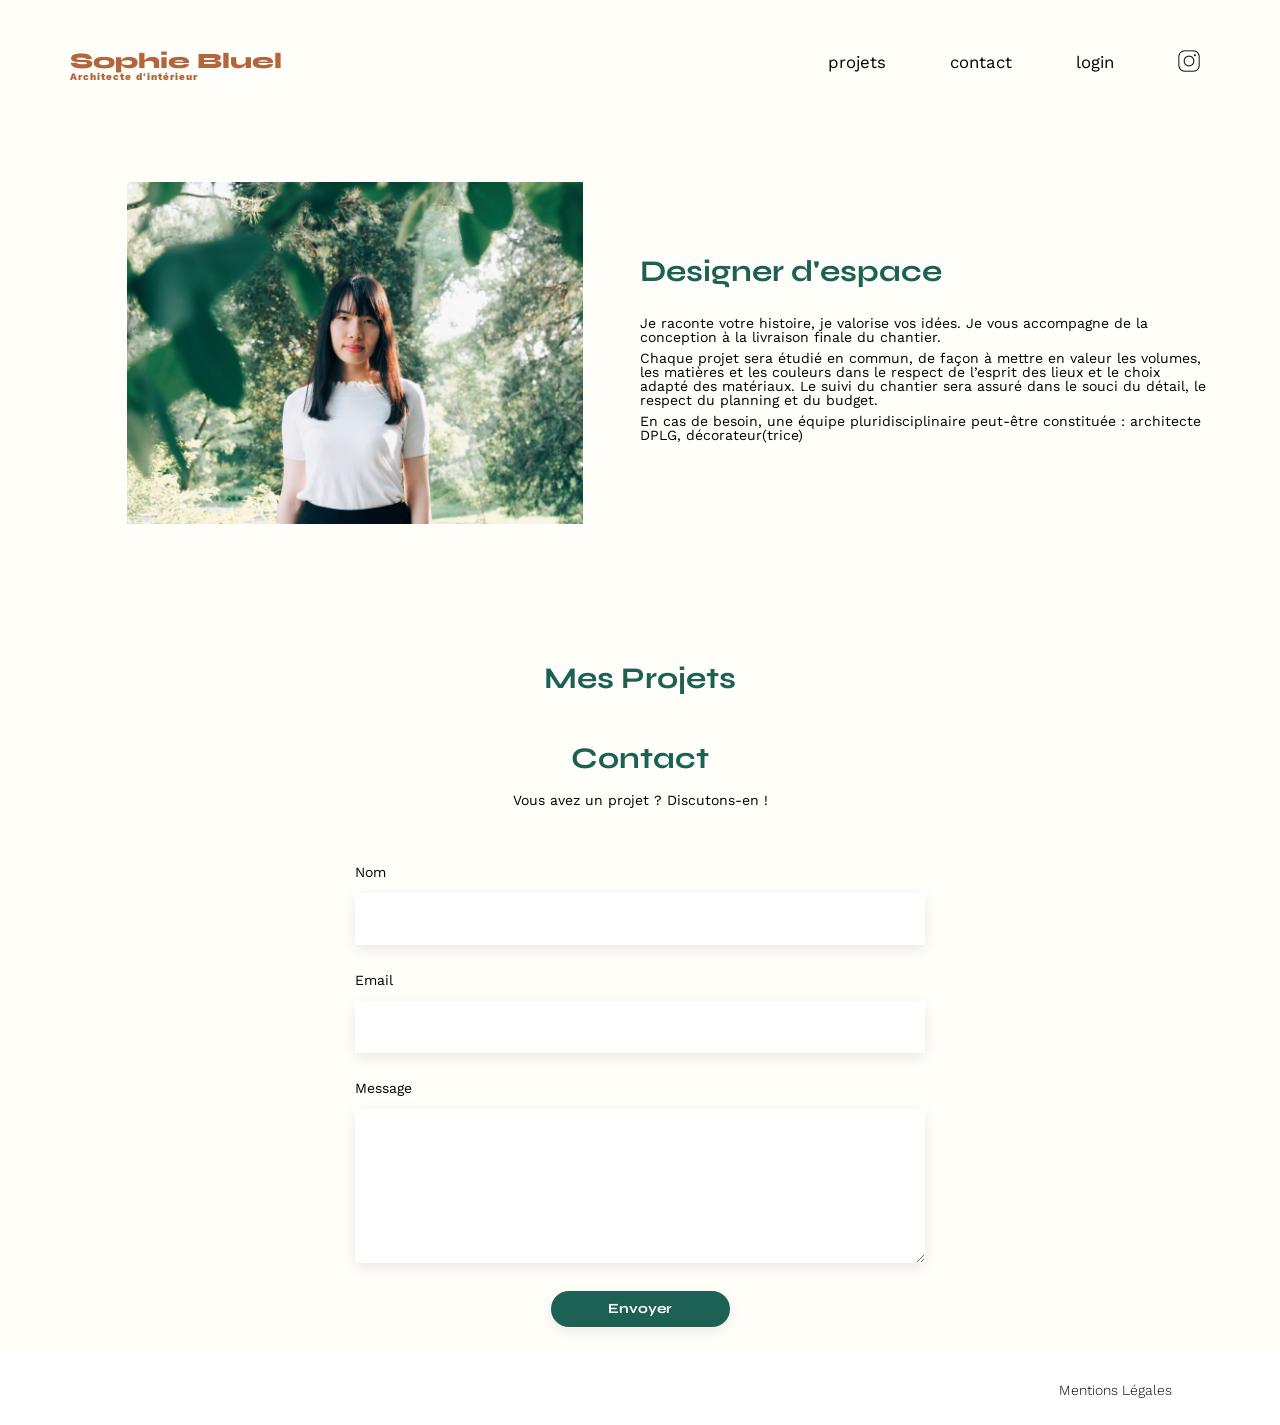
==== commit 26712c37: "ajout elements si connecté" ====
--- a/index.html
+++ b/index.html
@@ -9,6 +9,13 @@
     <link
       href="https://fonts.googleapis.com/css2?family=Syne:wght@700;800&family=Work+Sans&display=swap"
       rel="stylesheet"
+    />
+    <link
+      rel="stylesheet"
+      href="https://cdnjs.cloudflare.com/ajax/libs/font-awesome/6.2.1/css/all.min.css"
+      integrity="sha512-MV7K8+y+gLIBoVD59lQIYicR65iaqukzvf/nwasF0nqhPay5w/9lJmVM2hMDcnK1OnMGCdVK+iQrJ7lzPJQd1w=="
+      crossorigin="anonymous"
+      referrerpolicy="no-referrer"
     />
     <meta name="description" content="" />
     <link rel="stylesheet" href="./assets/style.css" />
@@ -23,9 +30,9 @@
       </h1>
       <nav>
         <ul>
-          <li>projets</li>
+          <li><a href="index.html"></a>projets</a></li>
           <li>contact</li>
-          <li><a href="login.html">login</a></li>
+          <li><a href="login.html" id="lien-login">login</a></li>
           <li><img src="./assets/icons/instagram.png" alt="Instagram" /></li>
         </ul>
       </nav>
--- a/assets/style.css
+++ b/assets/style.css
@@ -148,6 +148,9 @@
 #introduction p {
 	margin-bottom: 0.5em;
 }
+#portfolio{
+	margin-top: 139px;
+}
 #portfolio h2 {
 	text-align: center;
 }
@@ -266,4 +269,38 @@
 	}
 }
 
-
+/** Mode connecté **/
+.banniere-login{
+	background-color: #000;
+	color: #fff;
+	display: flex;
+	height: 59px;
+	justify-content: center;
+    align-items: center;
+	font-size: 16px;
+	i{
+		margin-right: 12px;
+	}
+}
+#portfolio{
+	h2{
+		display: flex;
+		align-items: center;
+		justify-content: center;
+		button{
+			border: none;
+			background-color: transparent;
+			margin-left: 31px;
+			font-family: 'Work Sans';
+			font-size: 14px;
+
+			&:hover{
+				cursor: pointer;
+			}
+		}
+	}
+	h2:has(button){
+		margin-left: 120px;
+		margin-bottom: 92px;
+	}
+}
